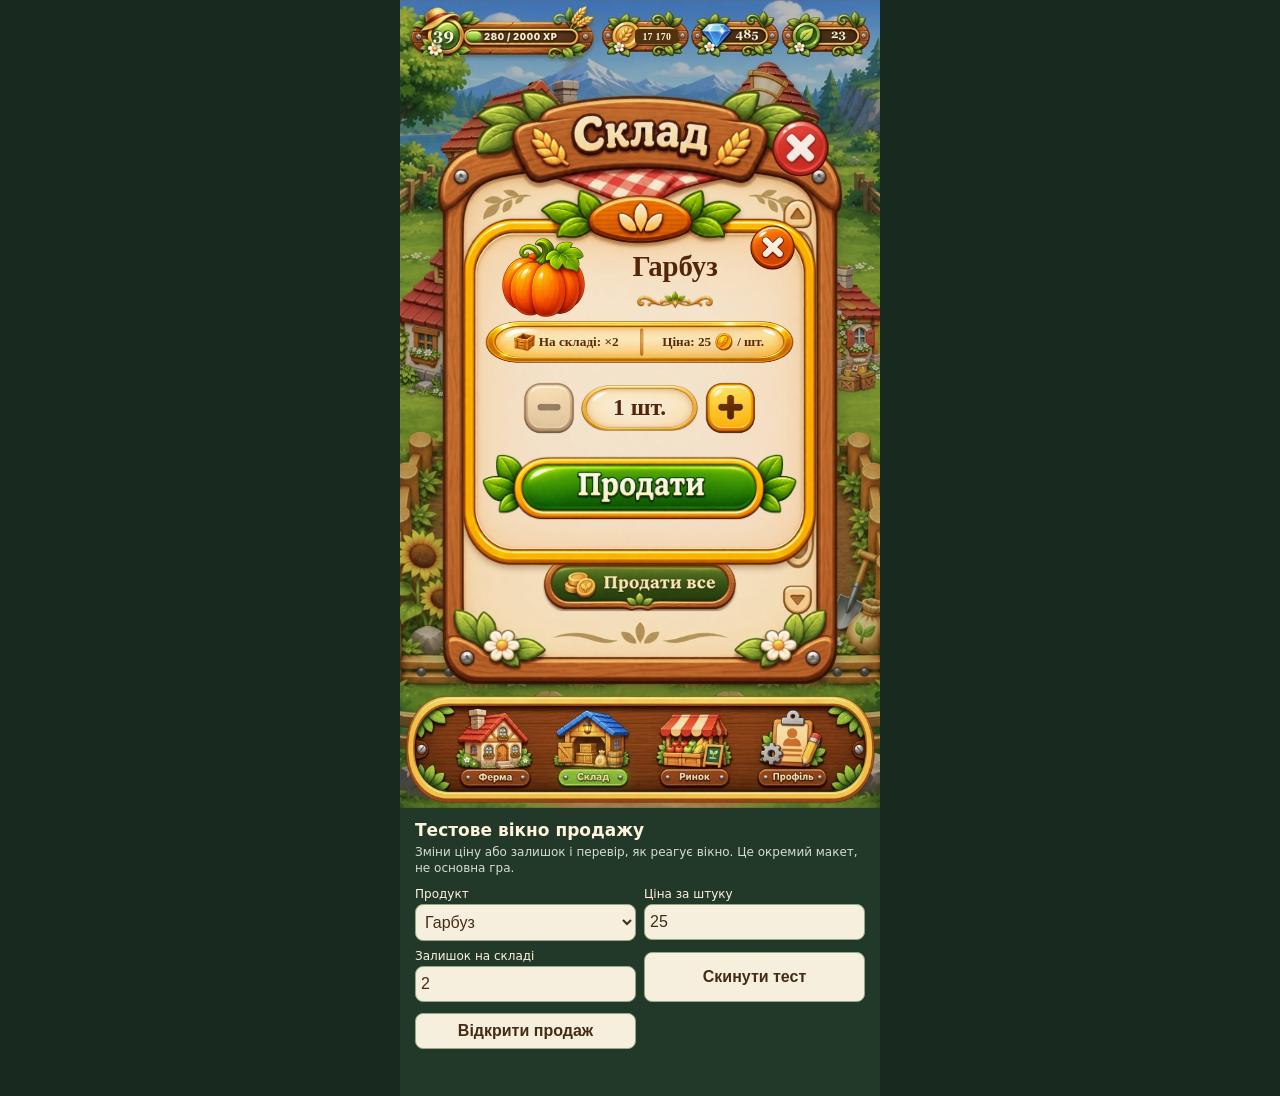
==== sale-test.html @ 8bb32d18 "Publish standalone GreenHaven sale UI test for mobile Safari; main game unchanged" ====
<!doctype html><html lang="uk"><head><meta charset="utf-8"><meta name="viewport" content="width=device-width,initial-scale=1,viewport-fit=cover"><title>GreenHaven · тест продажу</title><style>
*{box-sizing:border-box}body{margin:0;background:#182a20;color:#fff3dc;font-family:system-ui,sans-serif}main{width:min(100%,480px);margin:auto}.stage{position:relative;width:100%;aspect-ratio:709/1193;background:var(--warehouse-preview) center/100% 100% no-repeat;container-type:inline-size;isolation:isolate}.slot{position:absolute;display:grid;place-items:center;padding:0;border:0;background:var(--slot-preview) center/100% 100% no-repeat;cursor:pointer;touch-action:manipulation;-webkit-tap-highlight-color:transparent}.slot img{position:absolute;width:66%;height:62%;top:12%;object-fit:contain}.slot .badge{position:absolute;bottom:8%;left:21%;width:58%;height:19%;display:grid;place-items:center;background:linear-gradient(#fff0c9,#f7d8a6);border:1px solid #c6945e;border-radius:999px;color:#633b19;font:bold 2cqw/1 system-ui}.slot:active{filter:brightness(.94)}.slot:disabled{cursor:default}.slot:disabled img,.slot:disabled .badge{display:none}.s1{left:16.78%;top:28.75%;width:19.75%;height:11.65%}.s2{left:37.8%;top:28.75%;width:19.75%;height:11.65%}.s3{left:58.95%;top:28.75%;width:19.75%;height:11.65%}.s4{left:16.78%;top:41.5%;width:19.75%;height:11.65%}.s5{left:37.8%;top:41.5%;width:19.75%;height:11.65%}.gold-balance{position:absolute;left:49%;top:3.65%;width:9%;height:1.85%;display:grid;place-items:center;background:#50320e;border-radius:4px;color:#fff4d3;font:900 2.05cqw/1 Georgia,serif;letter-spacing:.03em}.modal{position:absolute;z-index:5;left:13%;top:23.4%;width:74%;aspect-ratio:637/677;container-type:inline-size;background:var(--frame) center/100% 100% no-repeat;filter:drop-shadow(0 3px 3px #64320b66)}.modal[hidden]{display:none}.modal img{display:block;object-fit:contain;user-select:none;pointer-events:none}.art{position:absolute;left:8.5%;top:13%;width:29%;height:21%}.name{position:absolute;left:40%;top:15%;width:40%;height:11%;display:grid;place-items:center;color:#542608;font:900 clamp(15px,8.1cqw,42px)/1 Georgia,'Times New Roman',serif;text-align:center;overflow-wrap:anywhere}.ornament{position:absolute;left:45%;top:27%;width:30%;height:4.5%}.info{position:absolute;left:6.5%;top:35%;width:87%;height:11%;background:var(--info) center/100% 100% no-repeat;display:grid;grid-template-columns:1fr 1fr;align-items:center;padding:0 2.1%;color:#572c0b;font:700 3.72cqw/1.1 Georgia,'Times New Roman',serif}.info>div{display:flex;align-items:center;justify-content:center;gap:1.1cqw;min-width:0;white-space:nowrap}.info img{width:6cqw;height:6cqw;flex:0 0 auto}.info .coin{width:5.1cqw;height:5.1cqw}.info b{font-variant-numeric:tabular-nums}.info.compact{font-size:3.05cqw}.info.compact img{width:4.8cqw;height:4.8cqw}.qty{position:absolute;left:33.5%;top:52%;width:33%;height:12%;display:grid;place-items:center;background:var(--quantity) center/100% 100% no-repeat;color:#542608;font:900 6.6cqw/1 Georgia,'Times New Roman',serif;font-variant-numeric:tabular-nums;white-space:nowrap}.sprite{position:absolute;border:0;padding:0;background:var(--normal) center/100% 100% no-repeat;cursor:pointer;touch-action:manipulation;-webkit-tap-highlight-color:transparent;user-select:none;transition:transform 80ms ease}.sprite:active:not(:disabled),.sprite.pressed{background-image:var(--pressed);transform:translateY(1px) scale(.985)}.sprite:disabled{background-image:var(--disabled);cursor:default}.sprite:focus-visible,.slot:focus-visible{outline:2px solid white;outline-offset:2px;border-radius:14px}.close{left:81%;top:9.5%;width:12.7%;height:12%;--normal:var(--close-normal);--pressed:var(--close-pressed)}.minus{left:17.2%;top:51.2%;width:14.5%;height:13.7%;--normal:var(--minus-normal);--pressed:var(--minus-pressed);--disabled:var(--minus-disabled)}.plus{left:68.3%;top:51.2%;width:14.5%;height:13.7%;--normal:var(--plus-normal);--pressed:var(--plus-pressed);--disabled:var(--plus-disabled)}.sell{left:5.4%;top:70%;width:89.2%;height:18%;--normal:var(--sell-normal);--pressed:var(--sell-pressed);--disabled:var(--sell-disabled)}.toast{position:absolute;z-index:9;left:50%;top:46%;transform:translate(-50%,-50%);display:flex;align-items:center;gap:8px;padding:9px 15px;background:#fff2d0;border:2px solid #c98117;border-radius:20px;color:#66310e;font:bold 5cqw Georgia,serif;box-shadow:0 3px 9px #0006;pointer-events:none}.toast[hidden]{display:none}.toast img{width:6cqw}.test{padding:12px 15px 20px;background:#22392a}.test h1{font-size:17px;margin:0 0 4px}.test p{font-size:12px;margin:0 0 10px;color:#d6decd;line-height:1.4}.controls{display:grid;grid-template-columns:1fr 1fr;gap:8px}.controls label{font-size:12px}.controls input,.controls select,.controls button{width:100%;margin-top:3px;padding:8px 5px;border:1px solid #93aa80;border-radius:8px;background:#f7efdd;color:#442c13;font-size:16px}.controls button{cursor:pointer;font-weight:700}.status{min-height:20px;margin-top:7px;font-size:12px;color:#ffe8ad}@media(prefers-reduced-motion:reduce){.sprite{transition:none}}
</style></head><body><main><div class="stage" id="stage"><div class="gold-balance" id="gold">17 170</div><div id="slots"></div><section class="modal" id="modal" role="dialog" aria-label="Продаж продукції"><img class="art" id="productArt" alt=""><div class="name" id="productName"></div><img class="ornament" id="ornament" alt=""><button class="sprite close" id="close" aria-label="Закрити"></button><div class="info"><div><img id="crate" alt=""><span>На складі: <b id="stock"></b></span></div><div><span>Ціна: <b id="price"></b></span><img class="coin" id="coin" alt="золота"> / шт.</div></div><button class="sprite minus" id="minus" aria-label="Зменшити кількість"></button><div class="qty" id="qty" aria-live="polite"></div><button class="sprite plus" id="plus" aria-label="Збільшити кількість"></button><button class="sprite sell" id="sell" aria-label="Продати"></button></section><div class="toast" id="toast" hidden><img id="toastCoin" alt=""><span id="reward"></span></div></div><section class="test"><h1>Тестове вікно продажу</h1><p>Зміни ціну або залишок і перевір, як реагує вікно. Це окремий макет, не основна гра.</p><div class="controls"><label>Продукт<select id="select"></select></label><label>Ціна за штуку<input id="setPrice" type="number" min="1" max="99999" step="1"></label><label>Залишок на складі<input id="setStock" type="number" min="0" max="99999" step="1"></label><button id="reset" type="button">Скинути тест</button><button id="open" type="button">Відкрити продаж</button></div><div class="status" id="status" role="status"></div></section></main><script>
const art={"plus-disabled":"[data-uri]","minus-normal":"[data-uri]","ornament":"[data-uri]","eggs":"[data-uri]","plus-normal":"[data-uri]","honey":"[data-uri]","close-normal":"[data-uri]","coin-preview":"[data-uri]","info":"[data-uri]","sell-disabled":"[data-uri]","minus-pressed":"[data-uri]","crate":"[data-uri]","frame":"[data-uri]","pumpkin":"[data-uri]","milk":"[data-uri]","quantity":"[data-uri]","plus-pressed":"[data-uri]","sell-normal":"[data-uri]","slot-preview":"[data-uri]","sell-pressed":"[data-uri]","close-pressed":"[data-uri]","flour":"[data-uri]","warehouse-preview":"[data-uri]","minus-disabled":"[data-uri]"};
for(const [key,value] of Object.entries(art))document.documentElement.style.setProperty('--'+key,'url("'+value+'")');
const $=id=>document.getElementById(id), fmt=n=>n.toLocaleString('uk-UA');
const initial={pumpkin:{name:'Гарбуз',price:25,stock:2},milk:{name:'Молоко',price:10,stock:5},eggs:{name:'Яйця',price:5,stock:4},honey:{name:'Мед',price:15,stock:3},flour:{name:'Борошно',price:12,stock:6}};
let products=structuredClone(initial),selected='pumpkin',qty=1,gold=17170,locked=false,toastTimer=0;
for(const [id,p] of Object.entries(initial)){const o=document.createElement('option');o.value=id;o.textContent=p.name;$('select').append(o);const b=document.createElement('button');b.className='slot s'+($('slots').children.length+1);b.dataset.product=id;b.type='button';const i=document.createElement('img');i.src=art[id];i.alt='';const badge=document.createElement('span');badge.className='badge';b.append(i,badge);b.addEventListener('click',()=>openProduct(id));$('slots').append(b)}
for(const [id,key] of [['ornament','ornament'],['crate','crate'],['coin','coin-preview'],['toastCoin','coin-preview']])$(id).src=art[key];
function render(){const p=products[selected];qty=p.stock?Math.max(1,Math.min(qty,p.stock)):0;$('productArt').src=art[selected];$('productName').textContent=p.name;$('stock').textContent='×'+fmt(p.stock);$('price').textContent=fmt(p.price);$('qty').textContent=fmt(qty)+' шт.';document.querySelector('.info').classList.toggle('compact',p.stock>=1000||p.price>=1000);$('qty').style.fontSize=qty>=10000?'4.8cqw':'';$('minus').disabled=qty<=1;$('plus').disabled=qty>=p.stock;$('sell').disabled=qty===0;$('gold').textContent=fmt(gold);for(const b of $('slots').children){const p=products[b.dataset.product];b.disabled=p.stock===0;b.querySelector('.badge').textContent=fmt(p.stock);b.setAttribute('aria-label',p.name+': '+p.stock)} }
function syncInputs(){$('select').value=selected;$('setPrice').value=products[selected].price;$('setStock').value=products[selected].stock}
function openProduct(id){if(locked)return;selected=id;qty=1;$('modal').hidden=false;syncInputs();render()}
function press(b,fn){if(b.disabled||locked)return;locked=true;b.classList.add('pressed');setTimeout(()=>{b.classList.remove('pressed');locked=false;fn()},115)}
$('minus').onclick=()=>press($('minus'),()=>{qty--;render()});$('plus').onclick=()=>press($('plus'),()=>{qty++;render()});$('close').onclick=()=>press($('close'),()=>{$('modal').hidden=true});$('sell').onclick=()=>press($('sell'),()=>{const p=products[selected];if(qty<1||qty>p.stock)return;const reward=qty*p.price;p.stock-=qty;gold+=reward;qty=1;$('modal').hidden=true;syncInputs();render();$('reward').textContent='+'+fmt(reward);$('toast').hidden=false;clearTimeout(toastTimer);toastTimer=setTimeout(()=>$('toast').hidden=true,1300);$('status').textContent='Продано. Отримано '+fmt(reward)+' золота.'});
$('select').onchange=e=>openProduct(e.target.value);$('open').onclick=()=>openProduct($('select').value);$('setPrice').oninput=e=>{const n=Number(e.target.value);if(Number.isInteger(n)&&n>=1&&n<=99999){products[selected].price=n;render()}};$('setStock').oninput=e=>{const n=Number(e.target.value);if(e.target.value!==''&&Number.isInteger(n)&&n>=0&&n<=99999){products[selected].stock=n;render()}};$('setPrice').onblur=syncInputs;$('setStock').onblur=syncInputs;$('reset').onclick=()=>{if(locked)return;products=structuredClone(initial);gold=17170;$('status').textContent='Тестові дані відновлено.';openProduct('pumpkin')};document.addEventListener('keydown',e=>{if(e.key==='Escape'&&!$('modal').hidden)$('close').click()});openProduct('pumpkin');
</script></body></html>
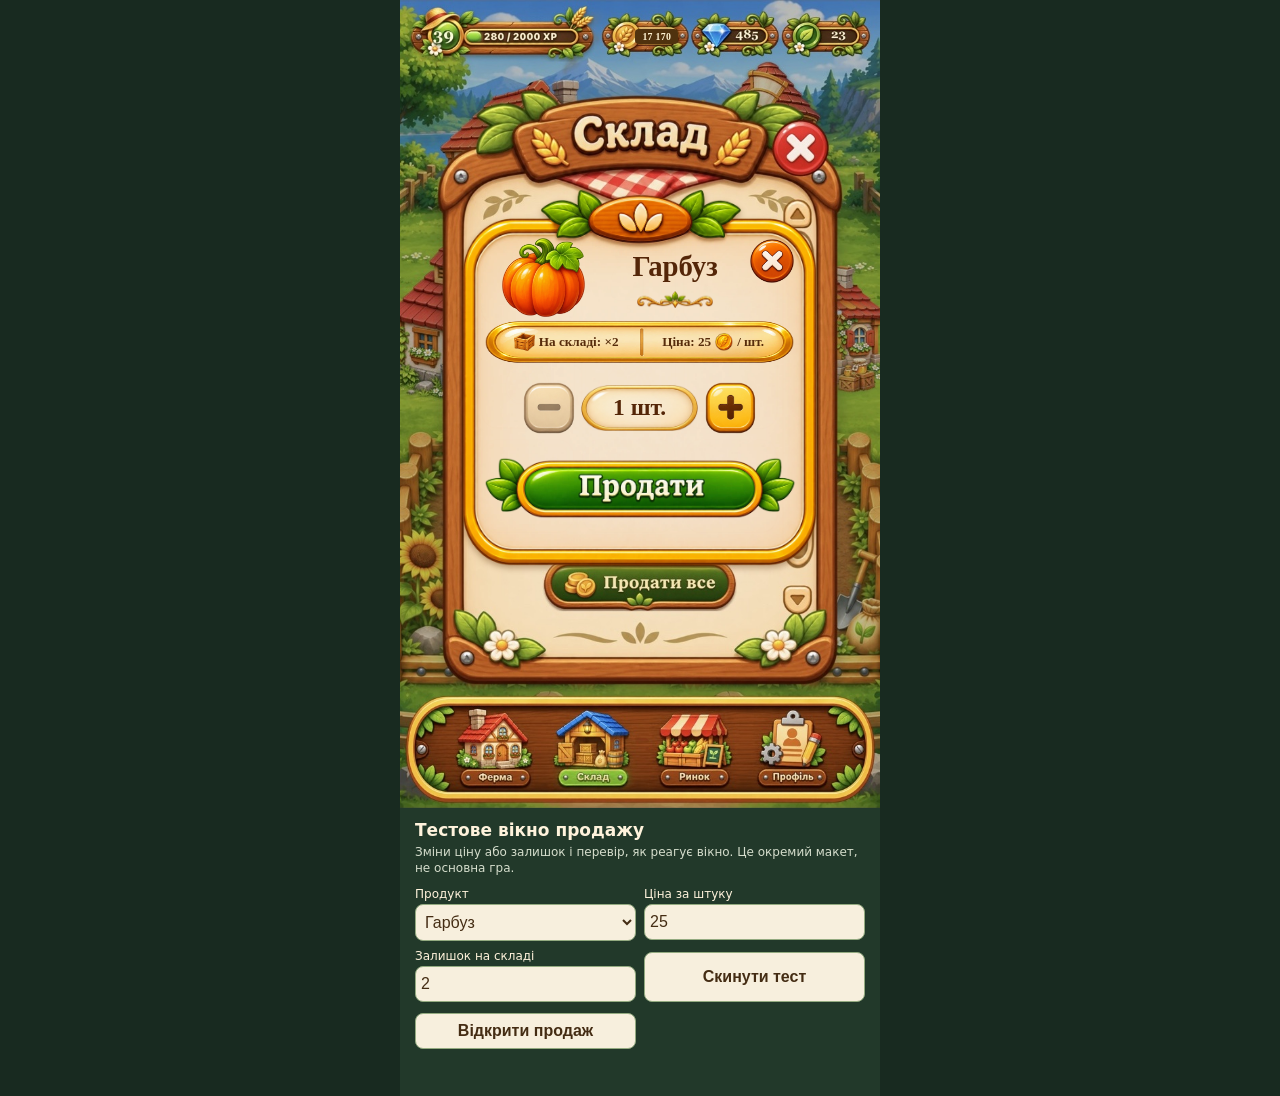
==== commit 449a892b: "Sale test v2: lower close button, fit flour title on one line, correct sell sprite proportions" ====
--- a/sale-test.html
+++ b/sale-test.html
@@ -1,5 +1,6 @@
-<!doctype html><html lang="uk"><head><meta charset="utf-8"><meta name="viewport" content="width=device-width,initial-scale=1,viewport-fit=cover"><title>GreenHaven · тест продажу</title><style>
-*{box-sizing:border-box}body{margin:0;background:#182a20;color:#fff3dc;font-family:system-ui,sans-serif}main{width:min(100%,480px);margin:auto}.stage{position:relative;width:100%;aspect-ratio:709/1193;background:var(--warehouse-preview) center/100% 100% no-repeat;container-type:inline-size;isolation:isolate}.slot{position:absolute;display:grid;place-items:center;padding:0;border:0;background:var(--slot-preview) center/100% 100% no-repeat;cursor:pointer;touch-action:manipulation;-webkit-tap-highlight-color:transparent}.slot img{position:absolute;width:66%;height:62%;top:12%;object-fit:contain}.slot .badge{position:absolute;bottom:8%;left:21%;width:58%;height:19%;display:grid;place-items:center;background:linear-gradient(#fff0c9,#f7d8a6);border:1px solid #c6945e;border-radius:999px;color:#633b19;font:bold 2cqw/1 system-ui}.slot:active{filter:brightness(.94)}.slot:disabled{cursor:default}.slot:disabled img,.slot:disabled .badge{display:none}.s1{left:16.78%;top:28.75%;width:19.75%;height:11.65%}.s2{left:37.8%;top:28.75%;width:19.75%;height:11.65%}.s3{left:58.95%;top:28.75%;width:19.75%;height:11.65%}.s4{left:16.78%;top:41.5%;width:19.75%;height:11.65%}.s5{left:37.8%;top:41.5%;width:19.75%;height:11.65%}.gold-balance{position:absolute;left:49%;top:3.65%;width:9%;height:1.85%;display:grid;place-items:center;background:#50320e;border-radius:4px;color:#fff4d3;font:900 2.05cqw/1 Georgia,serif;letter-spacing:.03em}.modal{position:absolute;z-index:5;left:13%;top:23.4%;width:74%;aspect-ratio:637/677;container-type:inline-size;background:var(--frame) center/100% 100% no-repeat;filter:drop-shadow(0 3px 3px #64320b66)}.modal[hidden]{display:none}.modal img{display:block;object-fit:contain;user-select:none;pointer-events:none}.art{position:absolute;left:8.5%;top:13%;width:29%;height:21%}.name{position:absolute;left:40%;top:15%;width:40%;height:11%;display:grid;place-items:center;color:#542608;font:900 clamp(15px,8.1cqw,42px)/1 Georgia,'Times New Roman',serif;text-align:center;overflow-wrap:anywhere}.ornament{position:absolute;left:45%;top:27%;width:30%;height:4.5%}.info{position:absolute;left:6.5%;top:35%;width:87%;height:11%;background:var(--info) center/100% 100% no-repeat;display:grid;grid-template-columns:1fr 1fr;align-items:center;padding:0 2.1%;color:#572c0b;font:700 3.72cqw/1.1 Georgia,'Times New Roman',serif}.info>div{display:flex;align-items:center;justify-content:center;gap:1.1cqw;min-width:0;white-space:nowrap}.info img{width:6cqw;height:6cqw;flex:0 0 auto}.info .coin{width:5.1cqw;height:5.1cqw}.info b{font-variant-numeric:tabular-nums}.info.compact{font-size:3.05cqw}.info.compact img{width:4.8cqw;height:4.8cqw}.qty{position:absolute;left:33.5%;top:52%;width:33%;height:12%;display:grid;place-items:center;background:var(--quantity) center/100% 100% no-repeat;color:#542608;font:900 6.6cqw/1 Georgia,'Times New Roman',serif;font-variant-numeric:tabular-nums;white-space:nowrap}.sprite{position:absolute;border:0;padding:0;background:var(--normal) center/100% 100% no-repeat;cursor:pointer;touch-action:manipulation;-webkit-tap-highlight-color:transparent;user-select:none;transition:transform 80ms ease}.sprite:active:not(:disabled),.sprite.pressed{background-image:var(--pressed);transform:translateY(1px) scale(.985)}.sprite:disabled{background-image:var(--disabled);cursor:default}.sprite:focus-visible,.slot:focus-visible{outline:2px solid white;outline-offset:2px;border-radius:14px}.close{left:81%;top:9.5%;width:12.7%;height:12%;--normal:var(--close-normal);--pressed:var(--close-pressed)}.minus{left:17.2%;top:51.2%;width:14.5%;height:13.7%;--normal:var(--minus-normal);--pressed:var(--minus-pressed);--disabled:var(--minus-disabled)}.plus{left:68.3%;top:51.2%;width:14.5%;height:13.7%;--normal:var(--plus-normal);--pressed:var(--plus-pressed);--disabled:var(--plus-disabled)}.sell{left:5.4%;top:70%;width:89.2%;height:18%;--normal:var(--sell-normal);--pressed:var(--sell-pressed);--disabled:var(--sell-disabled)}.toast{position:absolute;z-index:9;left:50%;top:46%;transform:translate(-50%,-50%);display:flex;align-items:center;gap:8px;padding:9px 15px;background:#fff2d0;border:2px solid #c98117;border-radius:20px;color:#66310e;font:bold 5cqw Georgia,serif;box-shadow:0 3px 9px #0006;pointer-events:none}.toast[hidden]{display:none}.toast img{width:6cqw}.test{padding:12px 15px 20px;background:#22392a}.test h1{font-size:17px;margin:0 0 4px}.test p{font-size:12px;margin:0 0 10px;color:#d6decd;line-height:1.4}.controls{display:grid;grid-template-columns:1fr 1fr;gap:8px}.controls label{font-size:12px}.controls input,.controls select,.controls button{width:100%;margin-top:3px;padding:8px 5px;border:1px solid #93aa80;border-radius:8px;background:#f7efdd;color:#442c13;font-size:16px}.controls button{cursor:pointer;font-weight:700}.status{min-height:20px;margin-top:7px;font-size:12px;color:#ffe8ad}@media(prefers-reduced-motion:reduce){.sprite{transition:none}}
+<!doctype html><html lang="uk"><head><meta charset="utf-8"><meta name="viewport" content="width=device-width,initial-scale=1,viewport-fit=cover"><title>GreenHaven · тест продажу v2</title><style>
+*{box-sizing:border-box}body{margin:0;background:#182a20;color:#fff3dc;font-family:system-ui,sans-serif}main{width:min(100%,480px);margin:auto}.stage{position:relative;width:100%;aspect-ratio:709/1193;background:var(--warehouse-preview) center/100% 100% no-repeat;container-type:inline-size;isolation:isolate}.slot{position:absolute;display:grid;place-items:center;padding:0;border:0;background:var(--slot-preview) center/100% 100% no-repeat;cursor:pointer;touch-action:manipulation;-webkit-tap-highlight-color:transparent}.slot img{position:absolute;width:66%;height:62%;top:12%;object-fit:contain}.slot .badge{position:absolute;bottom:8%;left:21%;width:58%;height:19%;display:grid;place-items:center;background:linear-gradient(#fff0c9,#f7d8a6);border:1px solid #c6945e;border-radius:999px;color:#633b19;font:bold 2cqw/1 system-ui}.slot:active{filter:brightness(.94)}.slot:disabled{cursor:default}.slot:disabled img,.slot:disabled .badge{display:none}.s1{left:16.78%;top:28.75%;width:19.75%;height:11.65%}.s2{left:37.8%;top:28.75%;width:19.75%;height:11.65%}.s3{left:58.95%;top:28.75%;width:19.75%;height:11.65%}.s4{left:16.78%;top:41.5%;width:19.75%;height:11.65%}.s5{left:37.8%;top:41.5%;width:19.75%;height:11.65%}.gold-balance{position:absolute;left:49%;top:3.65%;width:9%;height:1.85%;display:grid;place-items:center;background:#50320e;border-radius:4px;color:#fff4d3;font:900 2.05cqw/1 Georgia,serif;letter-spacing:.03em}.modal{position:absolute;z-index:5;left:13%;top:23.4%;width:74%;aspect-ratio:637/677;container-type:inline-size;background:var(--frame) center/100% 100% no-repeat;filter:drop-shadow(0 3px 3px #64320b66)}.modal[hidden]{display:none}.modal img{display:block;object-fit:contain;user-select:none;pointer-events:none}.art{position:absolute;left:8.5%;top:13%;width:29%;height:21%}.name{position:absolute;left:40%;top:15%;width:40%;height:11%;display:grid;place-items:center;color:#542608;font:900 clamp(15px,8.1cqw,42px)/1 Georgia,'Times New Roman',serif;text-align:center;overflow-wrap:anywhere}.ornament{position:absolute;left:45%;top:27%;width:30%;height:4.5%}.info{position:absolute;left:6.5%;top:35%;width:87%;height:11%;background:var(--info) center/100% 100% no-repeat;display:grid;grid-template-columns:1fr 1fr;align-items:center;padding:0 2.1%;color:#572c0b;font:700 3.72cqw/1.1 Georgia,'Times New Roman',serif}.info>div{display:flex;align-items:center;justify-content:center;gap:1.1cqw;min-width:0;white-space:nowrap}.info img{width:6cqw;height:6cqw;flex:0 0 auto}.info .coin{width:5.1cqw;height:5.1cqw}.info b{font-variant-numeric:tabular-nums}.info.compact{font-size:3.05cqw}.info.compact img{width:4.8cqw;height:4.8cqw}.qty{position:absolute;left:33.5%;top:52%;width:33%;height:12%;display:grid;place-items:center;background:var(--quantity) center/100% 100% no-repeat;color:#542608;font:900 6.6cqw/1 Georgia,'Times New Roman',serif;font-variant-numeric:tabular-nums;white-space:nowrap}.sprite{position:absolute;border:0;padding:0;background:var(--normal) center/100% 100% no-repeat;cursor:pointer;touch-action:manipulation;-webkit-tap-highlight-color:transparent;user-select:none;transition:transform 80ms ease}.sprite:active:not(:disabled),.sprite.pressed{background-image:var(--pressed);transform:translateY(1px) scale(.985)}.sprite:disabled{background-image:var(--disabled);cursor:default}.sprite:focus-visible,.slot:focus-visible{outline:2px solid white;outline-offset:2px;border-radius:14px}.close{left:81%;top:13.2%;width:12.4%;height:11.7%;--normal:var(--close-normal);--pressed:var(--close-pressed)}.minus{left:17.2%;top:51.2%;width:14.5%;height:13.7%;--normal:var(--minus-normal);--pressed:var(--minus-pressed);--disabled:var(--minus-disabled)}.plus{left:68.3%;top:51.2%;width:14.5%;height:13.7%;--normal:var(--plus-normal);--pressed:var(--plus-pressed);--disabled:var(--plus-disabled)}.sell{left:6.1%;top:71.1%;width:87.8%;height:16.2%;--normal:var(--sell-normal);--pressed:var(--sell-pressed);--disabled:var(--sell-disabled)}.toast{position:absolute;z-index:9;left:50%;top:46%;transform:translate(-50%,-50%);display:flex;align-items:center;gap:8px;padding:9px 15px;background:#fff2d0;border:2px solid #c98117;border-radius:20px;color:#66310e;font:bold 5cqw Georgia,serif;box-shadow:0 3px 9px #0006;pointer-events:none}.toast[hidden]{display:none}.toast img{width:6cqw}.test{padding:12px 15px 20px;background:#22392a}.test h1{font-size:17px;margin:0 0 4px}.test p{font-size:12px;margin:0 0 10px;color:#d6decd;line-height:1.4}.controls{display:grid;grid-template-columns:1fr 1fr;gap:8px}.controls label{font-size:12px}.controls input,.controls select,.controls button{width:100%;margin-top:3px;padding:8px 5px;border:1px solid #93aa80;border-radius:8px;background:#f7efdd;color:#442c13;font-size:16px}.controls button{cursor:pointer;font-weight:700}.status{min-height:20px;margin-top:7px;font-size:12px;color:#ffe8ad}@media(prefers-reduced-motion:reduce){.sprite{transition:none}}
+.art.flour{left:9.2%;top:15.6%;width:24.5%;height:17.6%}.name.flour{left:37.2%;top:15.2%;width:42.8%;font-size:clamp(13px,6.65cqw,35px);line-height:1;white-space:nowrap;overflow-wrap:normal}
 </style></head><body><main><div class="stage" id="stage"><div class="gold-balance" id="gold">17 170</div><div id="slots"></div><section class="modal" id="modal" role="dialog" aria-label="Продаж продукції"><img class="art" id="productArt" alt=""><div class="name" id="productName"></div><img class="ornament" id="ornament" alt=""><button class="sprite close" id="close" aria-label="Закрити"></button><div class="info"><div><img id="crate" alt=""><span>На складі: <b id="stock"></b></span></div><div><span>Ціна: <b id="price"></b></span><img class="coin" id="coin" alt="золота"> / шт.</div></div><button class="sprite minus" id="minus" aria-label="Зменшити кількість"></button><div class="qty" id="qty" aria-live="polite"></div><button class="sprite plus" id="plus" aria-label="Збільшити кількість"></button><button class="sprite sell" id="sell" aria-label="Продати"></button></section><div class="toast" id="toast" hidden><img id="toastCoin" alt=""><span id="reward"></span></div></div><section class="test"><h1>Тестове вікно продажу</h1><p>Зміни ціну або залишок і перевір, як реагує вікно. Це окремий макет, не основна гра.</p><div class="controls"><label>Продукт<select id="select"></select></label><label>Ціна за штуку<input id="setPrice" type="number" min="1" max="99999" step="1"></label><label>Залишок на складі<input id="setStock" type="number" min="0" max="99999" step="1"></label><button id="reset" type="button">Скинути тест</button><button id="open" type="button">Відкрити продаж</button></div><div class="status" id="status" role="status"></div></section></main><script>
 const art={"plus-disabled":"[data-uri]","minus-normal":"[data-uri]","ornament":"[data-uri]","eggs":"[data-uri]